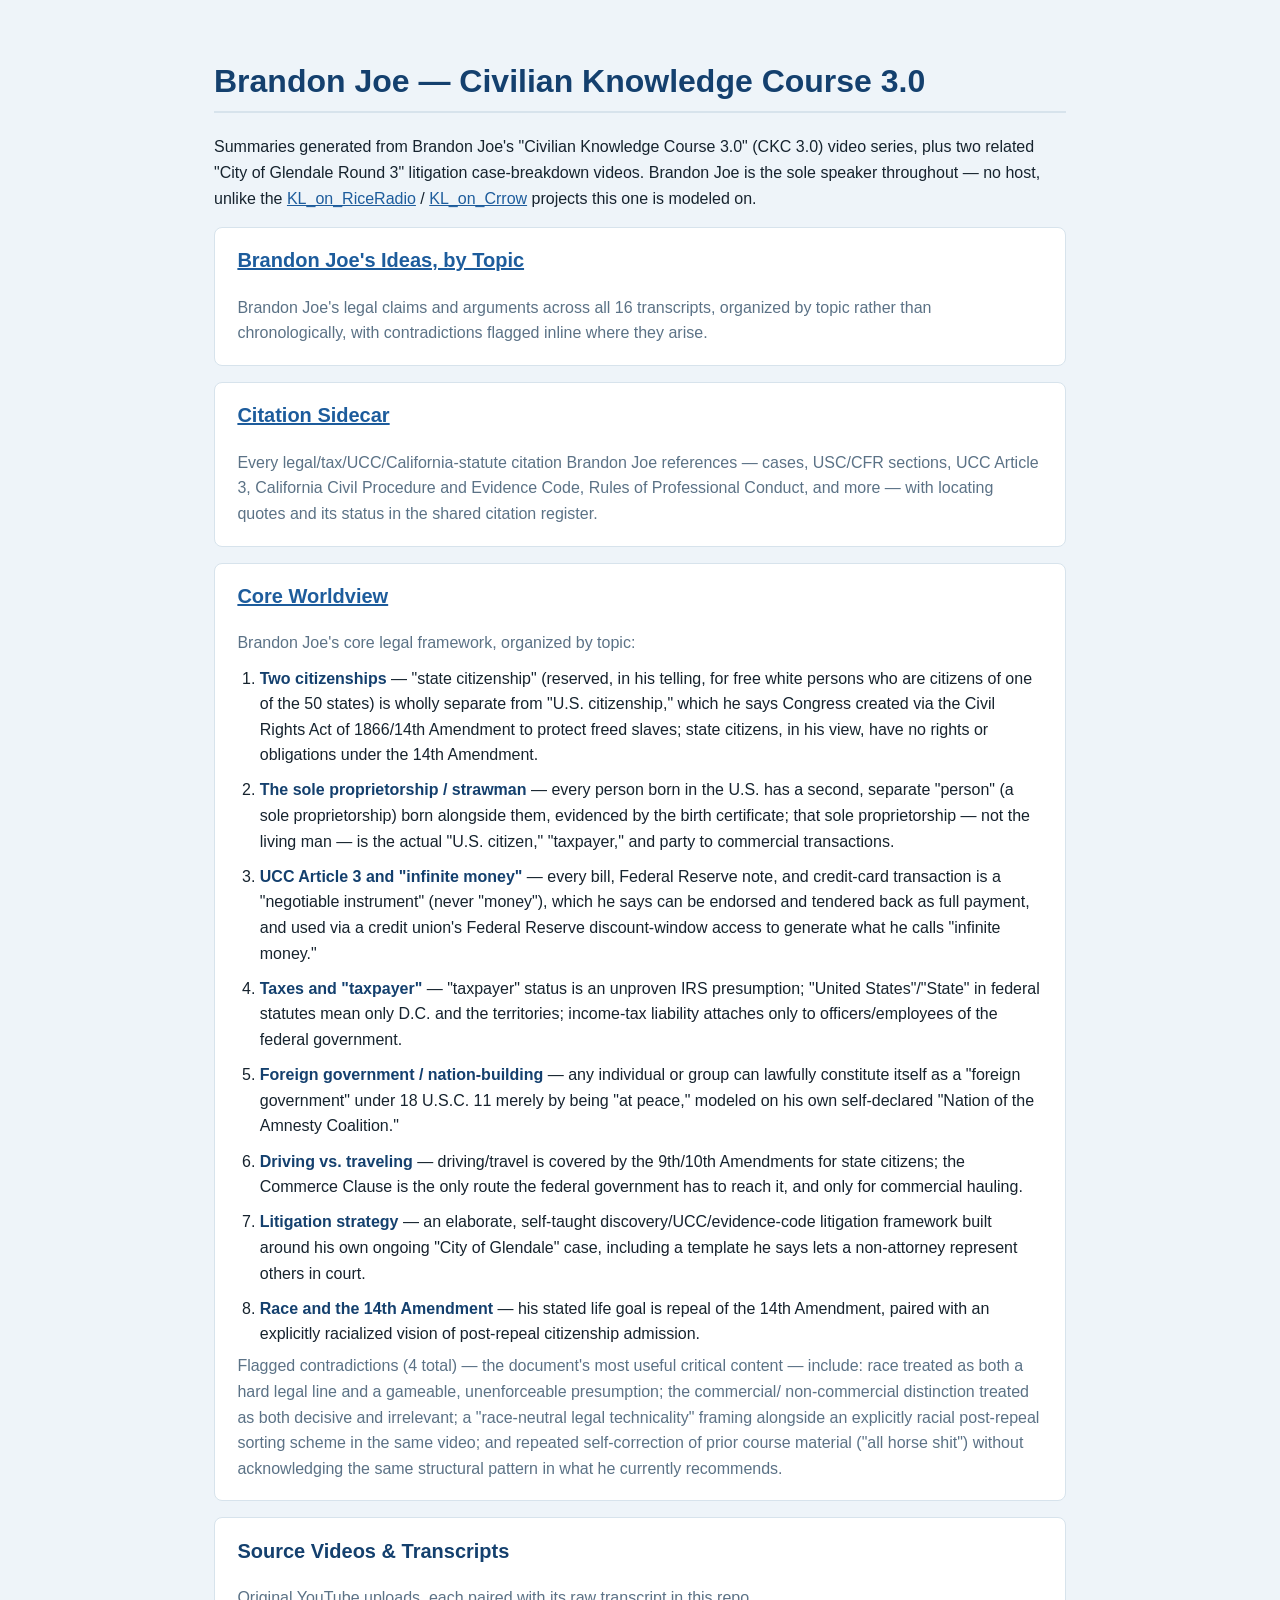
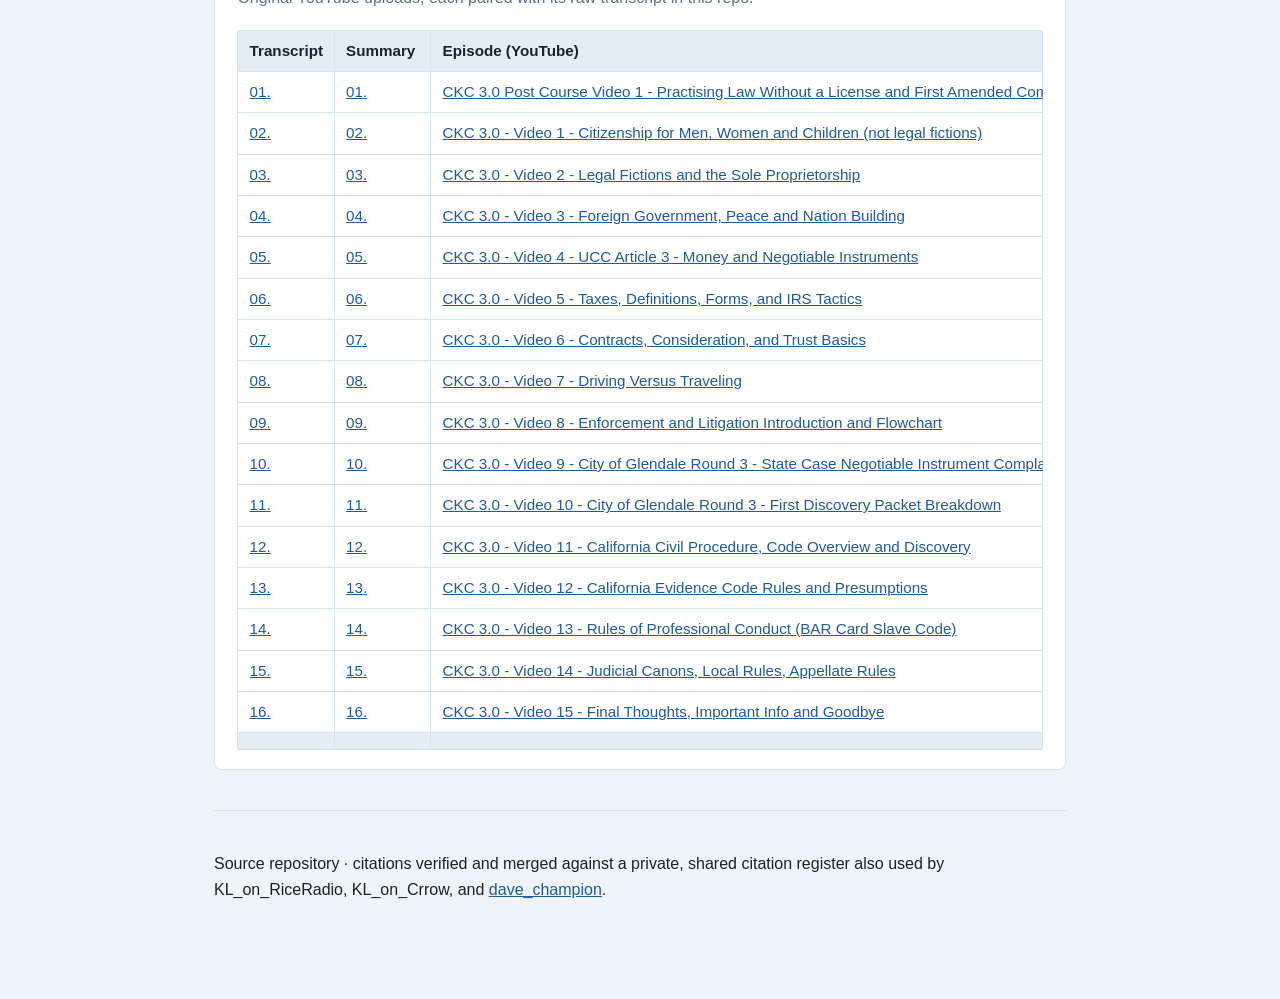
==== index.html @ 5c37bf7f "Initial commit: brandon_joe CKC 3.0 transcripts, summaries, citation work Modeled on KL_on_RiceRadio" ====
<!DOCTYPE html>
<html lang="en">
<head>
  <meta charset="UTF-8">
  <meta name="viewport" content="width=device-width, initial-scale=1.0">
  <title>Brandon Joe (CKC 3.0)</title>
  <link rel="stylesheet" href="style.css?v=20261112">
</head>
<body>
  <h1>Brandon Joe — Civilian Knowledge Course 3.0</h1>
  <p>
    Summaries generated from Brandon Joe's "Civilian Knowledge Course 3.0"
    (CKC 3.0) video series, plus two related "City of Glendale Round 3"
    litigation case-breakdown videos. Brandon Joe is the sole speaker
    throughout — no host, unlike the
    <a href="https://github.com/DogThatHunts/KL_on_RiceRadio">KL_on_RiceRadio</a>
    / <a href="https://github.com/DogThatHunts/KL_on_Crrow">KL_on_Crrow</a>
    projects this one is modeled on.
  </p>

  <ul class="card-list">
    <li class="card">
      <h2><a href="summaries_html/brandonjoe-ideas.html">Brandon Joe's Ideas, by Topic</a></h2>
      <p>
        Brandon Joe's legal claims and arguments across all 16 transcripts,
        organized by topic rather than chronologically, with contradictions
        flagged inline where they arise.
      </p>
    </li>
    <li class="card">
      <h2><a href="summaries_html/citations-sidecar.html">Citation Sidecar</a></h2>
      <p>
        Every legal/tax/UCC/California-statute citation Brandon Joe
        references — cases, USC/CFR sections, UCC Article 3, California Civil
        Procedure and Evidence Code, Rules of Professional Conduct, and more —
        with locating quotes and its status in the shared citation register.
      </p>
    </li>
    <li class="card">
      <h2><a href="summaries_html/brandonjoe-ideas.html">Core Worldview</a></h2>
      <p>Brandon Joe's core legal framework, organized by topic:</p>
      <ol>
        <li><strong>Two citizenships</strong> — "state citizenship" (reserved,
          in his telling, for free white persons who are citizens of one of
          the 50 states) is wholly separate from "U.S. citizenship," which he
          says Congress created via the Civil Rights Act of 1866/14th
          Amendment to protect freed slaves; state citizens, in his view, have
          no rights or obligations under the 14th Amendment.</li>
        <li><strong>The sole proprietorship / strawman</strong> — every person
          born in the U.S. has a second, separate "person" (a sole
          proprietorship) born alongside them, evidenced by the birth
          certificate; that sole proprietorship — not the living man — is the
          actual "U.S. citizen," "taxpayer," and party to commercial
          transactions.</li>
        <li><strong>UCC Article 3 and "infinite money"</strong> — every bill,
          Federal Reserve note, and credit-card transaction is a "negotiable
          instrument" (never "money"), which he says can be endorsed and
          tendered back as full payment, and used via a credit union's
          Federal Reserve discount-window access to generate what he calls
          "infinite money."</li>
        <li><strong>Taxes and "taxpayer"</strong> — "taxpayer" status is an
          unproven IRS presumption; "United States"/"State" in federal
          statutes mean only D.C. and the territories; income-tax liability
          attaches only to officers/employees of the federal government.</li>
        <li><strong>Foreign government / nation-building</strong> — any
          individual or group can lawfully constitute itself as a "foreign
          government" under 18 U.S.C. 11 merely by being "at peace," modeled
          on his own self-declared "Nation of the Amnesty Coalition."</li>
        <li><strong>Driving vs. traveling</strong> — driving/travel is covered
          by the 9th/10th Amendments for state citizens; the Commerce Clause
          is the only route the federal government has to reach it, and only
          for commercial hauling.</li>
        <li><strong>Litigation strategy</strong> — an elaborate, self-taught
          discovery/UCC/evidence-code litigation framework built around his
          own ongoing "City of Glendale" case, including a template he says
          lets a non-attorney represent others in court.</li>
        <li><strong>Race and the 14th Amendment</strong> — his stated life
          goal is repeal of the 14th Amendment, paired with an explicitly
          racialized vision of post-repeal citizenship admission.</li>
      </ol>
      <p>
        Flagged contradictions (4 total) — the document's most useful
        critical content — include: race treated as both a hard legal line
        and a gameable, unenforceable presumption; the commercial/
        non-commercial distinction treated as both decisive and irrelevant;
        a "race-neutral legal technicality" framing alongside an explicitly
        racial post-repeal sorting scheme in the same video; and repeated
        self-correction of prior course material ("all horse shit") without
        acknowledging the same structural pattern in what he currently
        recommends.
      </p>
    </li>
  </ul>

  <div class="card">
    <h2>Source Videos &amp; Transcripts</h2>
    <p>
      Original YouTube uploads, each paired with its raw transcript in this
      repo.
    </p>
    <div class="av-table-wrap">
    <table>
<thead>
<tr><th>Transcript</th><th>Summary</th><th>Episode (YouTube)</th></tr>
</thead>
<tbody>
<tr>
<td><a href="https://raw.githubusercontent.com/DogThatHunts/brandon_joe/main/transcripts/TXT/01_20260806_CKC%203.0%20Post%20Course%20Video%201%20-%20Practising%20Law%20Without%20a%20License%20and%20First%20Amended_0bec3cba.txt">01.</a></td>
<td><a href="https://DogThatHunts.github.io/transcript-summaries/posts/ckc-3-0-post-course-video-1-practising-law-without-a-license-and-first-amended-c-1273.html">01.</a></td>
<td><a href="https://youtu.be/bqcqF-PNjh8">CKC 3.0 Post Course Video 1 - Practising Law Without a License and First Amended Complaint</a></td>
</tr>
<tr>
<td><a href="https://raw.githubusercontent.com/DogThatHunts/brandon_joe/main/transcripts/TXT/02_20260806_CKC%203.0%20-%20Video%201%20-%20Citizenship%20for%20Men_%20Women%20and%20Children%20_not%20legal%20fictions__84335cec.txt">02.</a></td>
<td><a href="https://DogThatHunts.github.io/transcript-summaries/posts/ckc-3-0-video-1-citizenship-for-men-women-and-children-not-legal-fictions-1275.html">02.</a></td>
<td><a href="https://youtu.be/mwzktxeeAX0">CKC 3.0 - Video 1 - Citizenship for Men, Women and Children (not legal fictions)</a></td>
</tr>
<tr>
<td><a href="https://raw.githubusercontent.com/DogThatHunts/brandon_joe/main/transcripts/TXT/03_20260806_CKC%203.0%20-%20Video%202%20-%20Legal%20Fictions%20and%20the%20Sole%20Proprietorship_f75ddbab.txt">03.</a></td>
<td><a href="https://DogThatHunts.github.io/transcript-summaries/posts/ckc-3-0-video-2-legal-fictions-and-the-sole-proprietorship-1276.html">03.</a></td>
<td><a href="https://youtu.be/T5vLtGJEKXQ">CKC 3.0 - Video 2 - Legal Fictions and the Sole Proprietorship</a></td>
</tr>
<tr>
<td><a href="https://raw.githubusercontent.com/DogThatHunts/brandon_joe/main/transcripts/TXT/04_20260806_CKC%203.0%20-%20Video%203%20-%20Foreign%20Government_%20Peace%20and%20Nation%20Building_267c419d.txt">04.</a></td>
<td><a href="https://DogThatHunts.github.io/transcript-summaries/posts/ckc-3-0-video-3-foreign-government-peace-and-nation-building-1277.html">04.</a></td>
<td><a href="https://youtu.be/aU9GDPiP70I">CKC 3.0 - Video 3 - Foreign Government, Peace and Nation Building</a></td>
</tr>
<tr>
<td><a href="https://raw.githubusercontent.com/DogThatHunts/brandon_joe/main/transcripts/TXT/05_20260806_CKC%203.0%20-%20Video%204%20-%20UCC%20Article%203%20-%20Money%20and%20Negotiable%20Instruments_5e25ad83.txt">05.</a></td>
<td><a href="https://DogThatHunts.github.io/transcript-summaries/posts/ckc-3-0-video-4-ucc-article-3-money-and-negotiable-instruments-1277.html">05.</a></td>
<td><a href="https://youtu.be/khTyL8sZ2bk">CKC 3.0 - Video 4 - UCC Article 3 - Money and Negotiable Instruments</a></td>
</tr>
<tr>
<td><a href="https://raw.githubusercontent.com/DogThatHunts/brandon_joe/main/transcripts/TXT/06_20260806_CKC%203.0%20-%20Video%205%20-%20Taxes_%20Definitions_%20Forms_%20and%20IRS%20Tactics_289300b9.txt">06.</a></td>
<td><a href="https://DogThatHunts.github.io/transcript-summaries/posts/ckc-3-0-video-5-taxes-definitions-forms-and-irs-tactics-1279.html">06.</a></td>
<td><a href="https://youtu.be/CXeB7yP_uJM">CKC 3.0 - Video 5 - Taxes, Definitions, Forms, and IRS Tactics</a></td>
</tr>
<tr>
<td><a href="https://raw.githubusercontent.com/DogThatHunts/brandon_joe/main/transcripts/TXT/07_20260806_CKC%203.0%20-%20Video%206%20-%20Contracts_%20Consideration_%20and%20Trust%20Basics_0f44cef8.txt">07.</a></td>
<td><a href="https://DogThatHunts.github.io/transcript-summaries/posts/ckc-3-0-video-6-contracts-consideration-and-trust-basics-1280.html">07.</a></td>
<td><a href="https://youtu.be/qvnU8tQnrD0">CKC 3.0 - Video 6 - Contracts, Consideration, and Trust Basics</a></td>
</tr>
<tr>
<td><a href="https://raw.githubusercontent.com/DogThatHunts/brandon_joe/main/transcripts/TXT/08_20260806_CKC%203.0%20-%20Video%207%20-%20Driving%20Versus%20Traveling_72664d37.txt">08.</a></td>
<td><a href="https://DogThatHunts.github.io/transcript-summaries/posts/ckc-3-0-video-7-driving-versus-traveling-1281.html">08.</a></td>
<td><a href="https://youtu.be/kZ7g1MXMNN0">CKC 3.0 - Video 7 - Driving Versus Traveling</a></td>
</tr>
<tr>
<td><a href="https://raw.githubusercontent.com/DogThatHunts/brandon_joe/main/transcripts/TXT/09_20260806_CKC%203.0%20-%20Video%208%20-%20Enforcement%20and%20Litigation%20Introduction%20and%20Flowchart_81771878.txt">09.</a></td>
<td><a href="https://DogThatHunts.github.io/transcript-summaries/posts/ckc-3-0-video-8-enforcement-and-litigation-introduction-and-flowchart-1282.html">09.</a></td>
<td><a href="https://youtu.be/71GfqZL0v6I">CKC 3.0 - Video 8 - Enforcement and Litigation Introduction and Flowchart</a></td>
</tr>
<tr>
<td><a href="https://raw.githubusercontent.com/DogThatHunts/brandon_joe/main/transcripts/TXT/10_20260806_City%20of%20Glendale%20Round%203%20-%20State%20Case%20Negotiable%20Instrument%20Complaint%20Breakdown%20_Vid%209%20of%20CKC%203.0__8b74a13b.txt">10.</a></td>
<td><a href="https://DogThatHunts.github.io/transcript-summaries/posts/city-of-glendale-round-3-state-case-negotiable-instrument-complaint-breakdown-vi-1283.html">10.</a></td>
<td><a href="https://youtu.be/_yXhJePT4bk">CKC 3.0 - Video 9 - City of Glendale Round 3 - State Case Negotiable Instrument Complaint Breakdown</a></td>
</tr>
<tr>
<td><a href="https://raw.githubusercontent.com/DogThatHunts/brandon_joe/main/transcripts/TXT/11_20260806_City%20of%20Glendale%20Round%203%20-%20First%20Discovery%20Packet%20Breakdown%20_Vid%2010%20of%20CKC%203.0__7b052aac.txt">11.</a></td>
<td><a href="https://DogThatHunts.github.io/transcript-summaries/posts/city-of-glendale-round-3-first-discovery-packet-breakdown-vid-10-of-ckc-3-0-1284.html">11.</a></td>
<td><a href="https://youtu.be/znJJCIaqpfQ">CKC 3.0 - Video 10 - City of Glendale Round 3 - First Discovery Packet Breakdown</a></td>
</tr>
<tr>
<td><a href="https://raw.githubusercontent.com/DogThatHunts/brandon_joe/main/transcripts/TXT/12_20260806_CKC%203.0%20-%20Video%2011%20-%20California%20Civil%20Procedure_%20Code%20Overview%20and%20Discovery_c03e4b61.txt">12.</a></td>
<td><a href="https://DogThatHunts.github.io/transcript-summaries/posts/ckc-3-0-video-11-california-civil-procedure-code-overview-and-discovery-1285.html">12.</a></td>
<td><a href="https://youtu.be/n1b2hbjdLO4">CKC 3.0 - Video 11 - California Civil Procedure, Code Overview and Discovery</a></td>
</tr>
<tr>
<td><a href="https://raw.githubusercontent.com/DogThatHunts/brandon_joe/main/transcripts/TXT/13_20260806_CKC%203.0%20-%20Video%2012%20-%20California%20Evidence%20Code%20Rules%20and%20Presumptions_41cbe397.txt">13.</a></td>
<td><a href="https://DogThatHunts.github.io/transcript-summaries/posts/ckc-3-0-video-12-california-evidence-code-rules-and-presumptions-1286.html">13.</a></td>
<td><a href="https://youtu.be/9Rk9_9BqJpE">CKC 3.0 - Video 12 - California Evidence Code Rules and Presumptions</a></td>
</tr>
<tr>
<td><a href="https://raw.githubusercontent.com/DogThatHunts/brandon_joe/main/transcripts/TXT/14_20260806_CKC%203.0%20-%20Video%2013%20-%20Rules%20of%20Professional%20Conduct%20_BAR%20Card%20Slave%20Code__3a61ab9c.txt">14.</a></td>
<td><a href="https://DogThatHunts.github.io/transcript-summaries/posts/ckc-3-0-video-13-rules-of-professional-conduct-bar-card-slave-code-1287.html">14.</a></td>
<td><a href="https://youtu.be/PGVmk3kpqmU">CKC 3.0 - Video 13 - Rules of Professional Conduct (BAR Card Slave Code)</a></td>
</tr>
<tr>
<td><a href="https://raw.githubusercontent.com/DogThatHunts/brandon_joe/main/transcripts/TXT/15_20260806_CKC%203.0%20-%20Video%2014%20-%20Judicial%20Canons_%20Local%20Rules_%20Appellate%20Rules_53a4934c.txt">15.</a></td>
<td><a href="https://DogThatHunts.github.io/transcript-summaries/posts/ckc-3-0-video-14-judicial-canons-local-rules-appellate-rules-1288.html">15.</a></td>
<td><a href="https://youtu.be/tyBwFVEs2q0">CKC 3.0 - Video 14 - Judicial Canons, Local Rules, Appellate Rules</a></td>
</tr>
<tr>
<td><a href="https://raw.githubusercontent.com/DogThatHunts/brandon_joe/main/transcripts/TXT/16_20260807_CKC%203.0%20-%20Video%2015%20-%20Final%20Thoughts_%20Important%20Info%20and%20Goodbye_991a78e2.txt">16.</a></td>
<td><a href="https://DogThatHunts.github.io/transcript-summaries/posts/ckc-3-0-video-15-final-thoughts-important-info-and-goodbye-1289.html">16.</a></td>
<td><a href="https://youtu.be/UldA5dHDV3E">CKC 3.0 - Video 15 - Final Thoughts, Important Info and Goodbye</a></td>
</tr>
<tr>
<td></td>
<td></td>
<td></td>
</tr>
</tbody>
</table>
    </div>
  </div>

  <hr>

  <p>
    Source repository · citations verified and merged against a private, shared citation
    register also used by
    KL_on_RiceRadio, KL_on_Crrow, and
    <a href="https://dogthathunts.github.io/dave_champion/">dave_champion</a>.
  </p>
</body>
</html>
---- style.css ----
/* brandon_joe — shared site stylesheet (cool blue, matches kl/KL_on_Crrow) */

:root {
    --bg: #eef4f9;
    --bg-warm: #e3edf5;
    --text: #16232e;
    --text-light: #5b7286;
    --accent: #1d5c9c;
    --accent-dark: #14406e;
    --border: #d7e3ec;
    --code-bg: #e3edf5;
    --quote-border: #6ea3cc;
}

* { box-sizing: border-box; }

body {
    font-family: -apple-system, BlinkMacSystemFont, "Segoe UI", Helvetica, Arial, sans-serif;
    background: var(--bg);
    color: var(--text);
    line-height: 1.6;
    max-width: 900px;
    margin: 0 auto;
    padding: 2.5rem 1.5rem 5rem;
}

h1, h2, h3, h4 {
    color: var(--accent-dark);
    line-height: 1.3;
}

h1 { font-size: 2rem; border-bottom: 2px solid var(--border); padding-bottom: 0.5rem; }
h2 { font-size: 1.5rem; margin-top: 2.5rem; border-bottom: 1px solid var(--border); padding-bottom: 0.3rem; }
h3 { font-size: 1.2rem; margin-top: 1.8rem; }

a { color: var(--accent); }
a:hover { color: var(--accent-dark); }

blockquote {
    border-left: 3px solid var(--quote-border);
    margin: 1rem 0;
    padding: 0.4rem 1rem;
    background: var(--bg-warm);
    color: var(--text-light);
}

code {
    background: var(--code-bg);
    padding: 0.15em 0.4em;
    border-radius: 3px;
    font-size: 0.9em;
}

table {
    border-collapse: collapse;
    width: 100%;
    margin: 1.2rem 0;
    font-size: 0.95rem;
}

th, td {
    border: 1px solid var(--border);
    padding: 0.5rem 0.7rem;
    text-align: left;
    vertical-align: top;
}

th { background: var(--bg-warm); }

hr {
    border: none;
    border-top: 1px solid var(--border);
    margin: 2.5rem 0;
}

.site-nav {
    margin-bottom: 2rem;
    font-size: 0.95rem;
}

.site-nav a { margin-right: 1rem; }

.card-list {
    list-style: none;
    padding: 0;
    display: grid;
    gap: 1rem;
}

.card {
    border: 1px solid var(--border);
    border-radius: 8px;
    padding: 1.2rem 1.4rem;
    background: white;
}

.card h2 { margin-top: 0; border: none; font-size: 1.25rem; }

.card p { color: var(--text-light); margin: 0.4rem 0 0; }

.card ol {
    margin: 0.6rem 0 0;
    padding-left: 1.4rem;
    color: var(--text);
}

.card ol li { margin-bottom: 0.6rem; }

.card ol li:last-child { margin-bottom: 0; }

.card ol strong { color: var(--accent-dark); }

.av-table-wrap {
    overflow-x: auto;
}

.av-table-wrap table {
    margin: 1.2rem 0 0;
    table-layout: fixed;
}

.av-table-wrap th:nth-child(1),
.av-table-wrap td:nth-child(1),
.av-table-wrap th:nth-child(2),
.av-table-wrap td:nth-child(2) {
    width: 12%;
}

.av-table-wrap th:last-child,
.av-table-wrap td:last-child {
    white-space: nowrap;
    width: 76%;
}

.av-table-wrap tbody tr:last-child td {
    background: var(--bg-warm);
}

#TOC {
    background: var(--bg-warm);
    border: 1px solid var(--border);
    border-radius: 8px;
    padding: 1rem 1.5rem;
    margin: 1.5rem 0 2rem;
    font-size: 0.95rem;
}

#TOC ul { padding-left: 1.2rem; }
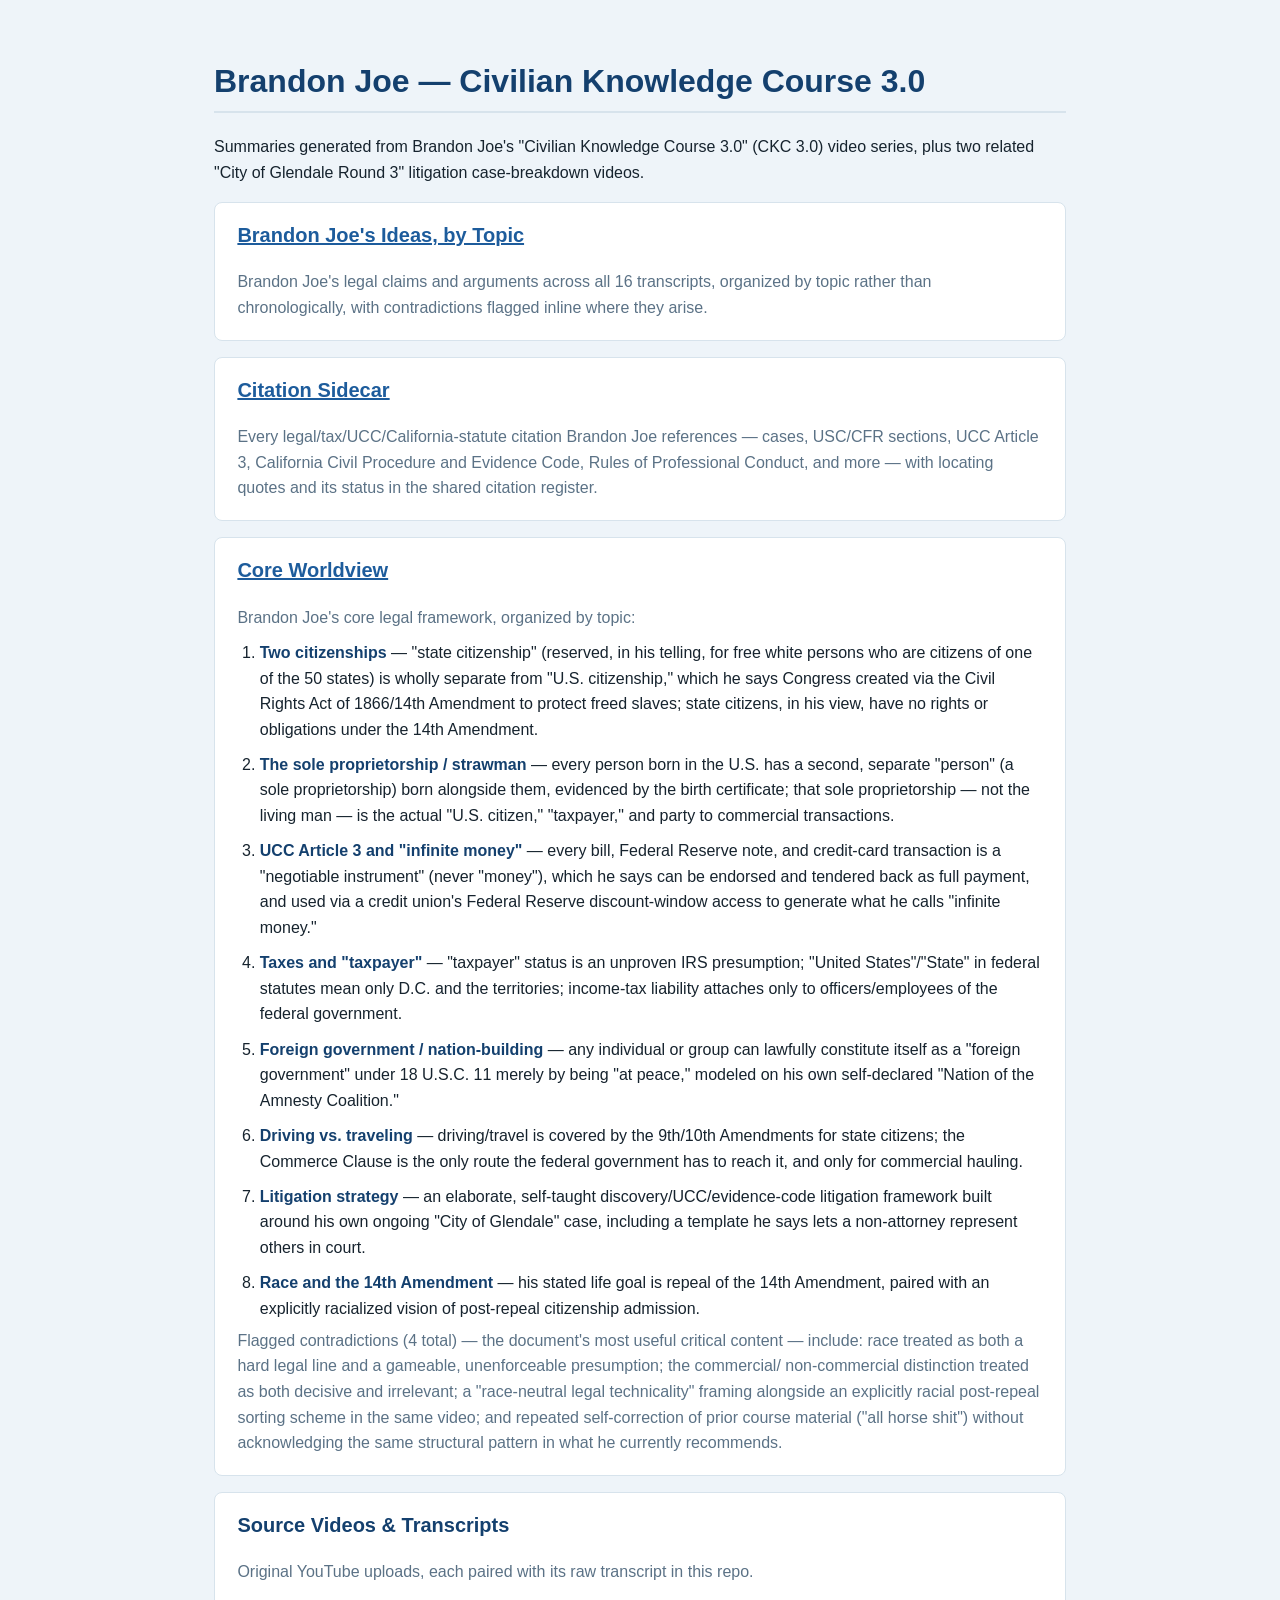
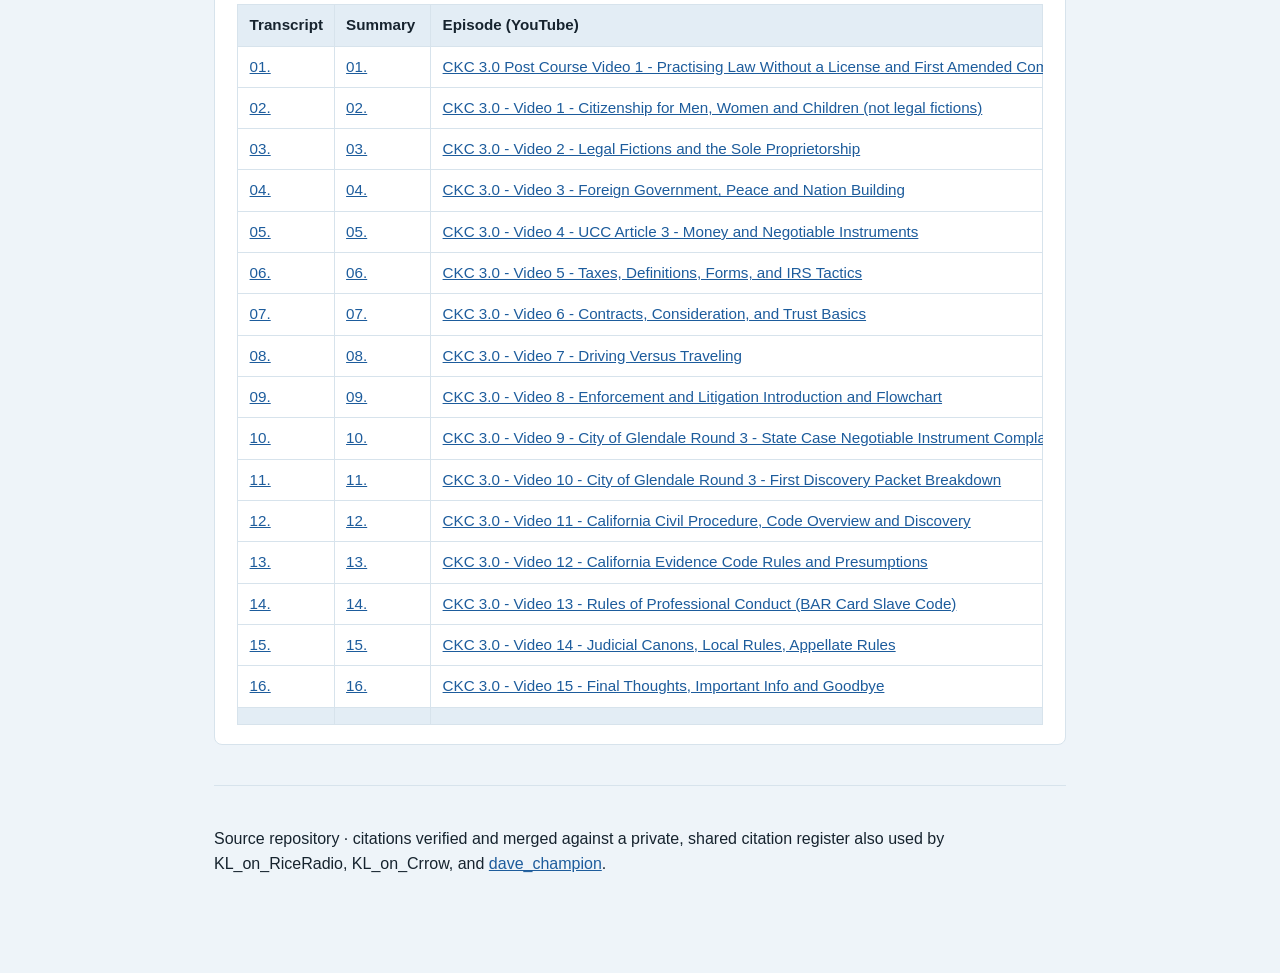
==== commit 352562b9: "Trim intro paragraph on index.html Co-Authored-By: Claude Sonnet 5 <noreply@anthropic.com>" ====
--- a/index.html
+++ b/index.html
@@ -11,11 +11,7 @@
   <p>
     Summaries generated from Brandon Joe's "Civilian Knowledge Course 3.0"
     (CKC 3.0) video series, plus two related "City of Glendale Round 3"
-    litigation case-breakdown videos. Brandon Joe is the sole speaker
-    throughout — no host, unlike the
-    <a href="https://github.com/DogThatHunts/KL_on_RiceRadio">KL_on_RiceRadio</a>
-    / <a href="https://github.com/DogThatHunts/KL_on_Crrow">KL_on_Crrow</a>
-    projects this one is modeled on.
+    litigation case-breakdown videos.
   </p>
 
   <ul class="card-list">
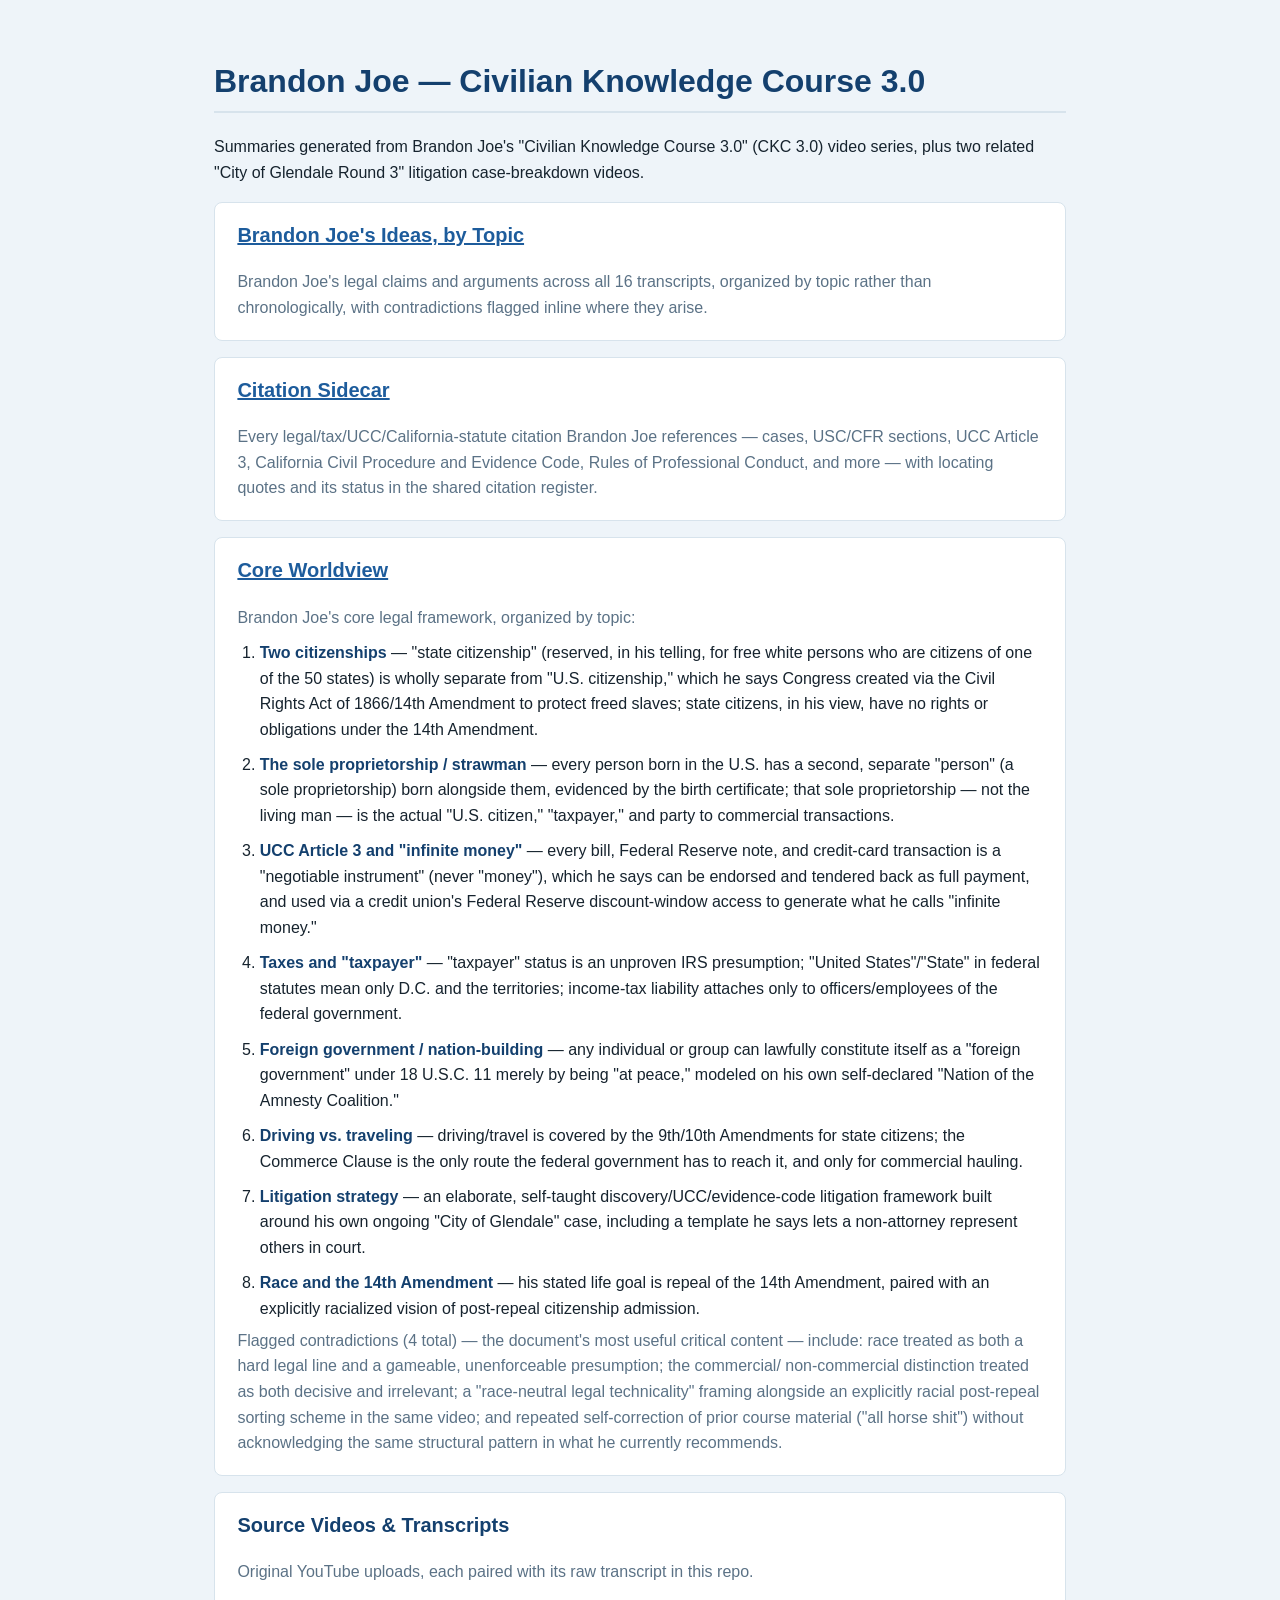
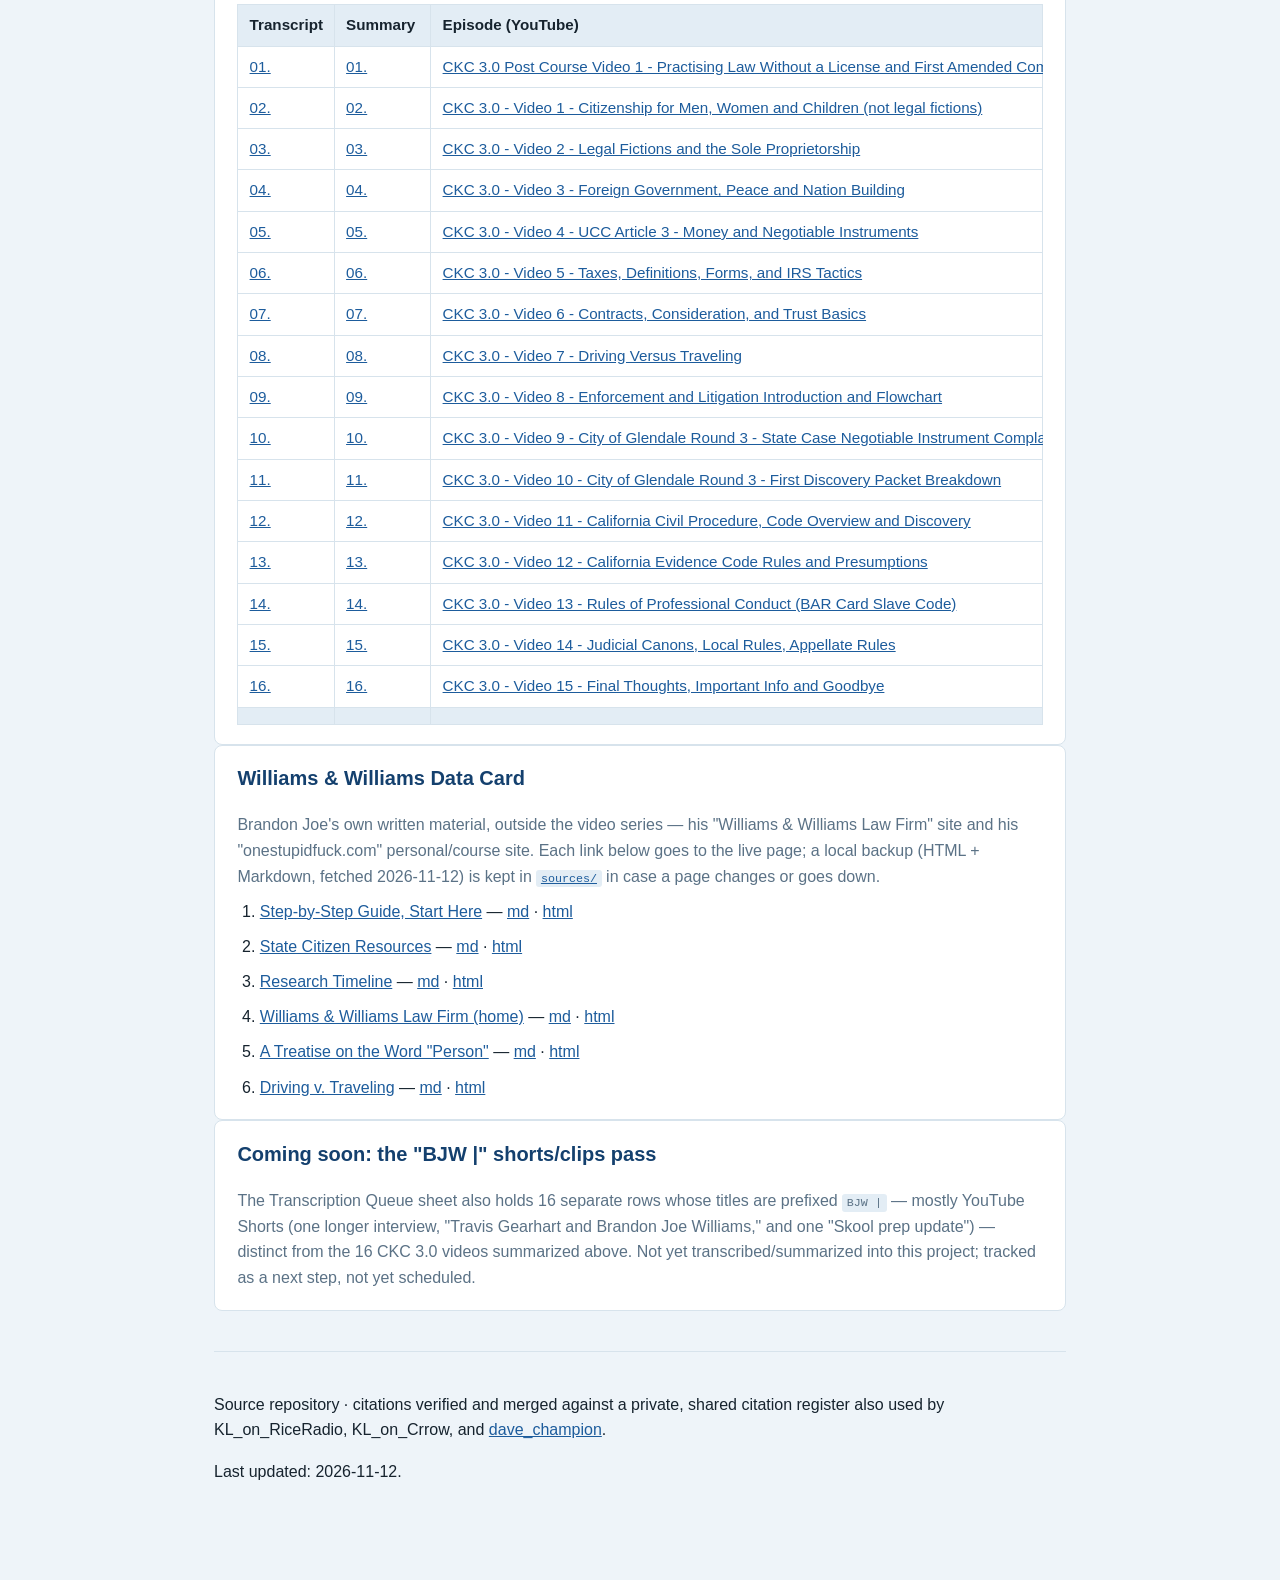
==== commit 22d9645b: "Add Williams & Williams Data Card, BJW-shorts placeholder, footer date - New sources/ dir: local HTM" ====
--- a/index.html
+++ b/index.html
@@ -190,6 +190,62 @@
     </div>
   </div>
 
+  <div class="card">
+    <h2>Williams &amp; Williams Data Card</h2>
+    <p>
+      Brandon Joe's own written material, outside the video series — his
+      "Williams &amp; Williams Law Firm" site and his "onestupidfuck.com"
+      personal/course site. Each link below goes to the live page; a local
+      backup (HTML + Markdown, fetched 2026-11-12) is kept in
+      <a href="https://github.com/DogThatHunts/brandon_joe/tree/main/sources"><code>sources/</code></a>
+      in case a page changes or goes down.
+    </p>
+    <ol>
+      <li>
+        <a href="https://onestupidfuck.com/step-by-step-guide-start-here">Step-by-Step Guide, Start Here</a>
+        — <a href="sources/osf-step-by-step-guide.md">md</a> ·
+        <a href="sources/osf-step-by-step-guide.html">html</a>
+      </li>
+      <li>
+        <a href="https://onestupidfuck.com/state-citizen-resources">State Citizen Resources</a>
+        — <a href="sources/osf-state-citizen-resources.md">md</a> ·
+        <a href="sources/osf-state-citizen-resources.html">html</a>
+      </li>
+      <li>
+        <a href="https://onestupidfuck.com/research-timeline">Research Timeline</a>
+        — <a href="sources/osf-research-timeline.md">md</a> ·
+        <a href="sources/osf-research-timeline.html">html</a>
+      </li>
+      <li>
+        <a href="https://www.williamsandwilliamslawfirm.com">Williams &amp; Williams Law Firm (home)</a>
+        — <a href="sources/ww-lawfirm-home.md">md</a> ·
+        <a href="sources/ww-lawfirm-home.html">html</a>
+      </li>
+      <li>
+        <a href="https://www.williamsandwilliamslawfirm.com/a-treatise-on-the-word-person">A Treatise on the Word "Person"</a>
+        — <a href="sources/ww-treatise-on-the-word-person.md">md</a> ·
+        <a href="sources/ww-treatise-on-the-word-person.html">html</a>
+      </li>
+      <li>
+        <a href="https://www.williamsandwilliamslawfirm.com/driving-v-traveling">Driving v. Traveling</a>
+        — <a href="sources/ww-driving-v-traveling.md">md</a> ·
+        <a href="sources/ww-driving-v-traveling.html">html</a>
+      </li>
+    </ol>
+  </div>
+
+  <div class="card">
+    <h2>Coming soon: the "BJW |" shorts/clips pass</h2>
+    <p>
+      The Transcription Queue sheet also holds 16 separate rows whose titles
+      are prefixed <code>BJW |</code> — mostly YouTube Shorts (one longer
+      interview, "Travis Gearhart and Brandon Joe Williams," and one "Skool
+      prep update") — distinct from the 16 CKC 3.0 videos summarized above.
+      Not yet transcribed/summarized into this project; tracked as a next
+      step, not yet scheduled.
+    </p>
+  </div>
+
   <hr>
 
   <p>
@@ -198,5 +254,6 @@
     KL_on_RiceRadio, KL_on_Crrow, and
     <a href="https://dogthathunts.github.io/dave_champion/">dave_champion</a>.
   </p>
+  <p>Last updated: 2026-11-12.</p>
 </body>
 </html>
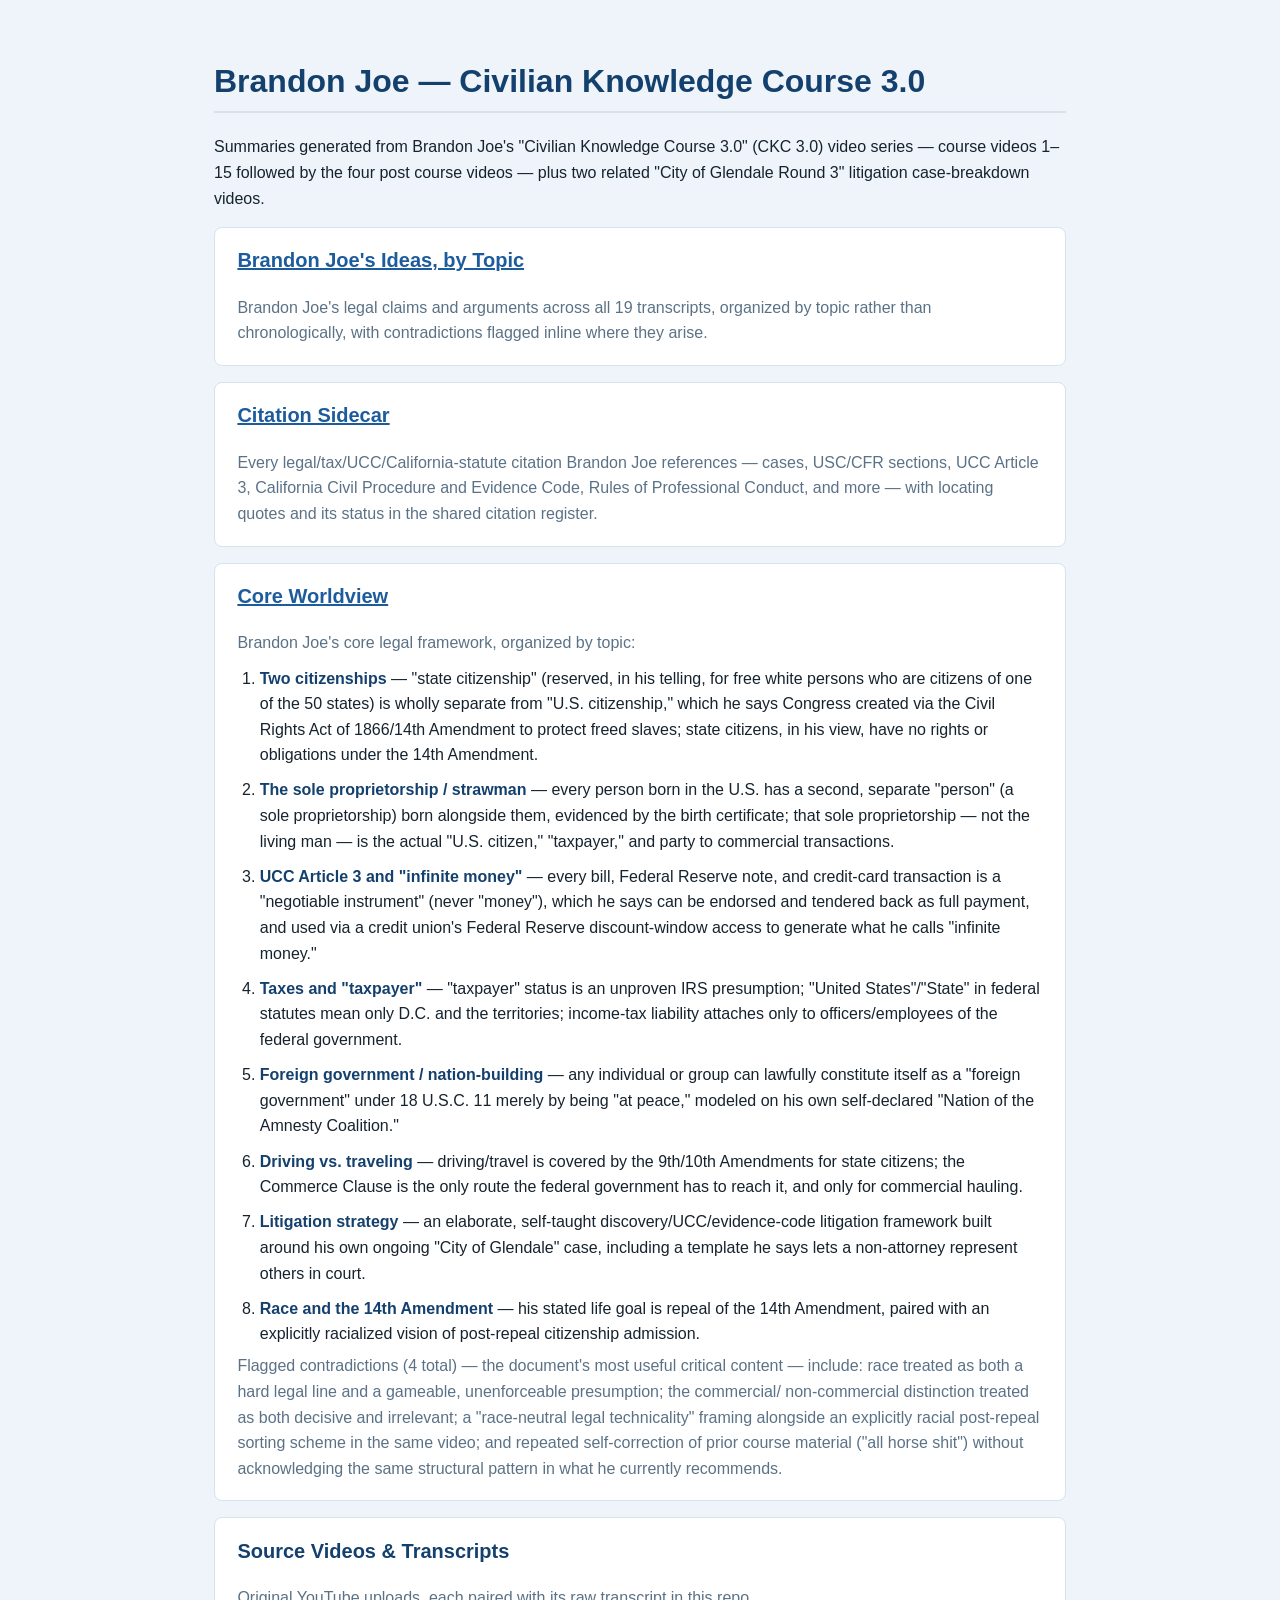
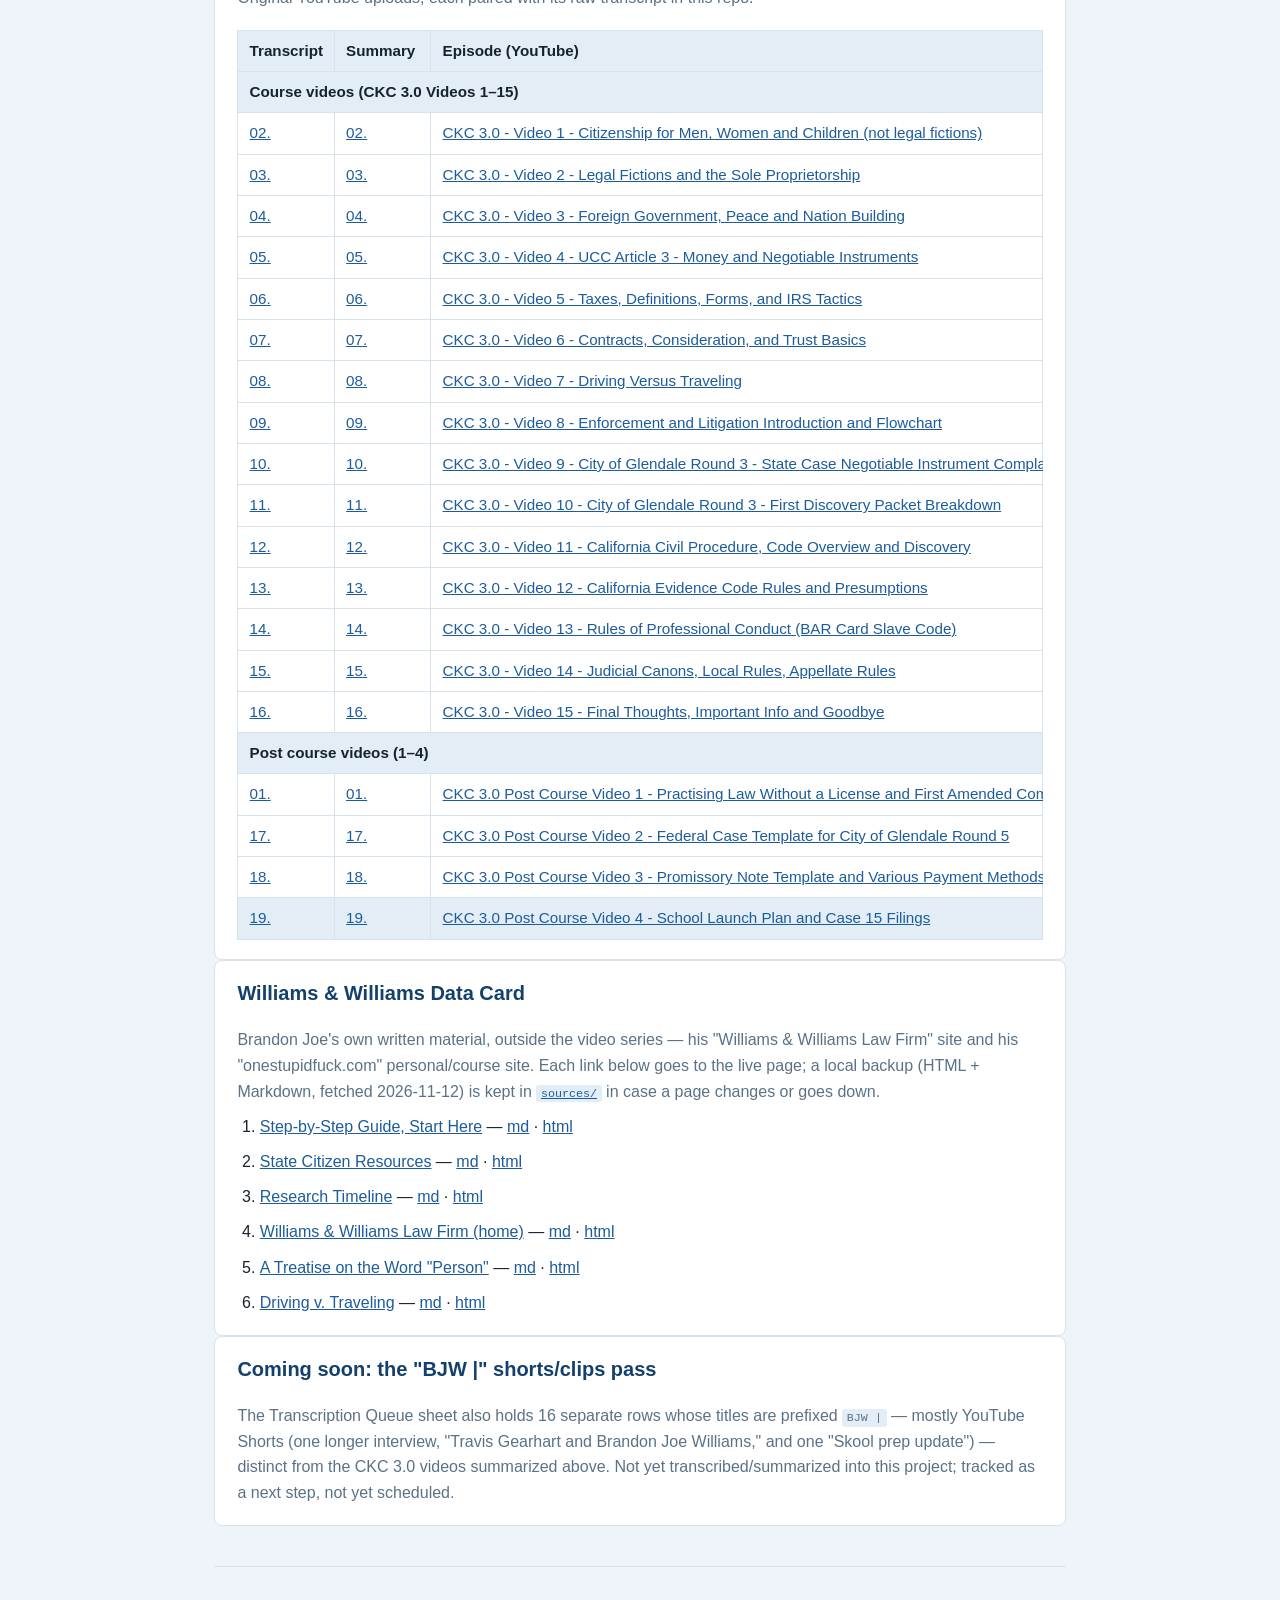
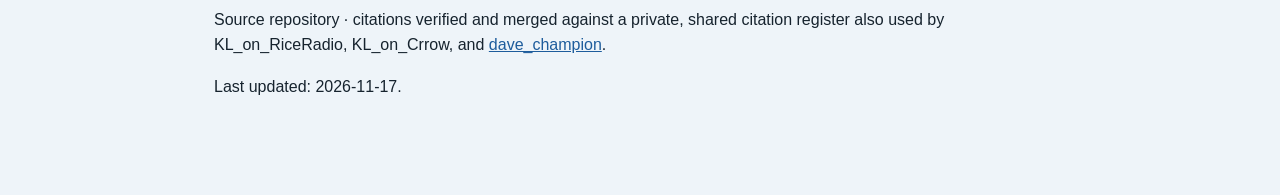
==== commit d7910b52: "Add CKC 3.0 Post Course Videos 1-4 to index; extend ideas summary and citations sidecar to 19 transc" ====
--- a/index.html
+++ b/index.html
@@ -4,13 +4,14 @@
   <meta charset="UTF-8">
   <meta name="viewport" content="width=device-width, initial-scale=1.0">
   <title>Brandon Joe (CKC 3.0)</title>
-  <link rel="stylesheet" href="style.css?v=20261112">
+  <link rel="stylesheet" href="style.css?v=20261117">
 </head>
 <body>
   <h1>Brandon Joe — Civilian Knowledge Course 3.0</h1>
   <p>
     Summaries generated from Brandon Joe's "Civilian Knowledge Course 3.0"
-    (CKC 3.0) video series, plus two related "City of Glendale Round 3"
+    (CKC 3.0) video series — course videos 1–15 followed by the four post
+    course videos — plus two related "City of Glendale Round 3"
     litigation case-breakdown videos.
   </p>
 
@@ -18,7 +19,7 @@
     <li class="card">
       <h2><a href="summaries_html/brandonjoe-ideas.html">Brandon Joe's Ideas, by Topic</a></h2>
       <p>
-        Brandon Joe's legal claims and arguments across all 16 transcripts,
+        Brandon Joe's legal claims and arguments across all 19 transcripts,
         organized by topic rather than chronologically, with contradictions
         flagged inline where they arise.
       </p>
@@ -100,90 +101,102 @@
 <tr><th>Transcript</th><th>Summary</th><th>Episode (YouTube)</th></tr>
 </thead>
 <tbody>
+<tr><th colspan="3">Course videos (CKC 3.0 Videos 1–15)</th></tr>
+<tr>
+<td><a href="https://raw.githubusercontent.com/DogThatHunts/brandon_joe/main/transcripts/TXT/02_20260806_CKC%203.0%20-%20Video%201%20-%20Citizenship%20for%20Men_%20Women%20and%20Children%20_not%20legal%20fictions__84335cec.txt">02.</a></td>
+<td><a href="https://DogThatHunts.github.io/transcript-summaries/posts/ckc-3-0-video-1-citizenship-for-men-women-and-children-not-legal-fictions-1275.html">02.</a></td>
+<td><a href="https://youtu.be/mwzktxeeAX0">CKC 3.0 - Video 1 - Citizenship for Men, Women and Children (not legal fictions)</a></td>
+</tr>
+<tr>
+<td><a href="https://raw.githubusercontent.com/DogThatHunts/brandon_joe/main/transcripts/TXT/03_20260806_CKC%203.0%20-%20Video%202%20-%20Legal%20Fictions%20and%20the%20Sole%20Proprietorship_f75ddbab.txt">03.</a></td>
+<td><a href="https://DogThatHunts.github.io/transcript-summaries/posts/ckc-3-0-video-2-legal-fictions-and-the-sole-proprietorship-1276.html">03.</a></td>
+<td><a href="https://youtu.be/T5vLtGJEKXQ">CKC 3.0 - Video 2 - Legal Fictions and the Sole Proprietorship</a></td>
+</tr>
+<tr>
+<td><a href="https://raw.githubusercontent.com/DogThatHunts/brandon_joe/main/transcripts/TXT/04_20260806_CKC%203.0%20-%20Video%203%20-%20Foreign%20Government_%20Peace%20and%20Nation%20Building_267c419d.txt">04.</a></td>
+<td><a href="https://DogThatHunts.github.io/transcript-summaries/posts/ckc-3-0-video-3-foreign-government-peace-and-nation-building-1277.html">04.</a></td>
+<td><a href="https://youtu.be/aU9GDPiP70I">CKC 3.0 - Video 3 - Foreign Government, Peace and Nation Building</a></td>
+</tr>
+<tr>
+<td><a href="https://raw.githubusercontent.com/DogThatHunts/brandon_joe/main/transcripts/TXT/05_20260806_CKC%203.0%20-%20Video%204%20-%20UCC%20Article%203%20-%20Money%20and%20Negotiable%20Instruments_5e25ad83.txt">05.</a></td>
+<td><a href="https://DogThatHunts.github.io/transcript-summaries/posts/ckc-3-0-video-4-ucc-article-3-money-and-negotiable-instruments-1277.html">05.</a></td>
+<td><a href="https://youtu.be/khTyL8sZ2bk">CKC 3.0 - Video 4 - UCC Article 3 - Money and Negotiable Instruments</a></td>
+</tr>
+<tr>
+<td><a href="https://raw.githubusercontent.com/DogThatHunts/brandon_joe/main/transcripts/TXT/06_20260806_CKC%203.0%20-%20Video%205%20-%20Taxes_%20Definitions_%20Forms_%20and%20IRS%20Tactics_289300b9.txt">06.</a></td>
+<td><a href="https://DogThatHunts.github.io/transcript-summaries/posts/ckc-3-0-video-5-taxes-definitions-forms-and-irs-tactics-1279.html">06.</a></td>
+<td><a href="https://youtu.be/CXeB7yP_uJM">CKC 3.0 - Video 5 - Taxes, Definitions, Forms, and IRS Tactics</a></td>
+</tr>
+<tr>
+<td><a href="https://raw.githubusercontent.com/DogThatHunts/brandon_joe/main/transcripts/TXT/07_20260806_CKC%203.0%20-%20Video%206%20-%20Contracts_%20Consideration_%20and%20Trust%20Basics_0f44cef8.txt">07.</a></td>
+<td><a href="https://DogThatHunts.github.io/transcript-summaries/posts/ckc-3-0-video-6-contracts-consideration-and-trust-basics-1280.html">07.</a></td>
+<td><a href="https://youtu.be/qvnU8tQnrD0">CKC 3.0 - Video 6 - Contracts, Consideration, and Trust Basics</a></td>
+</tr>
+<tr>
+<td><a href="https://raw.githubusercontent.com/DogThatHunts/brandon_joe/main/transcripts/TXT/08_20260806_CKC%203.0%20-%20Video%207%20-%20Driving%20Versus%20Traveling_72664d37.txt">08.</a></td>
+<td><a href="https://DogThatHunts.github.io/transcript-summaries/posts/ckc-3-0-video-7-driving-versus-traveling-1281.html">08.</a></td>
+<td><a href="https://youtu.be/kZ7g1MXMNN0">CKC 3.0 - Video 7 - Driving Versus Traveling</a></td>
+</tr>
+<tr>
+<td><a href="https://raw.githubusercontent.com/DogThatHunts/brandon_joe/main/transcripts/TXT/09_20260806_CKC%203.0%20-%20Video%208%20-%20Enforcement%20and%20Litigation%20Introduction%20and%20Flowchart_81771878.txt">09.</a></td>
+<td><a href="https://DogThatHunts.github.io/transcript-summaries/posts/ckc-3-0-video-8-enforcement-and-litigation-introduction-and-flowchart-1282.html">09.</a></td>
+<td><a href="https://youtu.be/71GfqZL0v6I">CKC 3.0 - Video 8 - Enforcement and Litigation Introduction and Flowchart</a></td>
+</tr>
+<tr>
+<td><a href="https://raw.githubusercontent.com/DogThatHunts/brandon_joe/main/transcripts/TXT/10_20260806_City%20of%20Glendale%20Round%203%20-%20State%20Case%20Negotiable%20Instrument%20Complaint%20Breakdown%20_Vid%209%20of%20CKC%203.0__8b74a13b.txt">10.</a></td>
+<td><a href="https://DogThatHunts.github.io/transcript-summaries/posts/city-of-glendale-round-3-state-case-negotiable-instrument-complaint-breakdown-vi-1283.html">10.</a></td>
+<td><a href="https://youtu.be/_yXhJePT4bk">CKC 3.0 - Video 9 - City of Glendale Round 3 - State Case Negotiable Instrument Complaint Breakdown</a></td>
+</tr>
+<tr>
+<td><a href="https://raw.githubusercontent.com/DogThatHunts/brandon_joe/main/transcripts/TXT/11_20260806_City%20of%20Glendale%20Round%203%20-%20First%20Discovery%20Packet%20Breakdown%20_Vid%2010%20of%20CKC%203.0__7b052aac.txt">11.</a></td>
+<td><a href="https://DogThatHunts.github.io/transcript-summaries/posts/city-of-glendale-round-3-first-discovery-packet-breakdown-vid-10-of-ckc-3-0-1284.html">11.</a></td>
+<td><a href="https://youtu.be/znJJCIaqpfQ">CKC 3.0 - Video 10 - City of Glendale Round 3 - First Discovery Packet Breakdown</a></td>
+</tr>
+<tr>
+<td><a href="https://raw.githubusercontent.com/DogThatHunts/brandon_joe/main/transcripts/TXT/12_20260806_CKC%203.0%20-%20Video%2011%20-%20California%20Civil%20Procedure_%20Code%20Overview%20and%20Discovery_c03e4b61.txt">12.</a></td>
+<td><a href="https://DogThatHunts.github.io/transcript-summaries/posts/ckc-3-0-video-11-california-civil-procedure-code-overview-and-discovery-1285.html">12.</a></td>
+<td><a href="https://youtu.be/n1b2hbjdLO4">CKC 3.0 - Video 11 - California Civil Procedure, Code Overview and Discovery</a></td>
+</tr>
+<tr>
+<td><a href="https://raw.githubusercontent.com/DogThatHunts/brandon_joe/main/transcripts/TXT/13_20260806_CKC%203.0%20-%20Video%2012%20-%20California%20Evidence%20Code%20Rules%20and%20Presumptions_41cbe397.txt">13.</a></td>
+<td><a href="https://DogThatHunts.github.io/transcript-summaries/posts/ckc-3-0-video-12-california-evidence-code-rules-and-presumptions-1286.html">13.</a></td>
+<td><a href="https://youtu.be/9Rk9_9BqJpE">CKC 3.0 - Video 12 - California Evidence Code Rules and Presumptions</a></td>
+</tr>
+<tr>
+<td><a href="https://raw.githubusercontent.com/DogThatHunts/brandon_joe/main/transcripts/TXT/14_20260806_CKC%203.0%20-%20Video%2013%20-%20Rules%20of%20Professional%20Conduct%20_BAR%20Card%20Slave%20Code__3a61ab9c.txt">14.</a></td>
+<td><a href="https://DogThatHunts.github.io/transcript-summaries/posts/ckc-3-0-video-13-rules-of-professional-conduct-bar-card-slave-code-1287.html">14.</a></td>
+<td><a href="https://youtu.be/PGVmk3kpqmU">CKC 3.0 - Video 13 - Rules of Professional Conduct (BAR Card Slave Code)</a></td>
+</tr>
+<tr>
+<td><a href="https://raw.githubusercontent.com/DogThatHunts/brandon_joe/main/transcripts/TXT/15_20260806_CKC%203.0%20-%20Video%2014%20-%20Judicial%20Canons_%20Local%20Rules_%20Appellate%20Rules_53a4934c.txt">15.</a></td>
+<td><a href="https://DogThatHunts.github.io/transcript-summaries/posts/ckc-3-0-video-14-judicial-canons-local-rules-appellate-rules-1288.html">15.</a></td>
+<td><a href="https://youtu.be/tyBwFVEs2q0">CKC 3.0 - Video 14 - Judicial Canons, Local Rules, Appellate Rules</a></td>
+</tr>
+<tr>
+<td><a href="https://raw.githubusercontent.com/DogThatHunts/brandon_joe/main/transcripts/TXT/16_20260807_CKC%203.0%20-%20Video%2015%20-%20Final%20Thoughts_%20Important%20Info%20and%20Goodbye_991a78e2.txt">16.</a></td>
+<td><a href="https://DogThatHunts.github.io/transcript-summaries/posts/ckc-3-0-video-15-final-thoughts-important-info-and-goodbye-1289.html">16.</a></td>
+<td><a href="https://youtu.be/UldA5dHDV3E">CKC 3.0 - Video 15 - Final Thoughts, Important Info and Goodbye</a></td>
+</tr>
+<tr><th colspan="3">Post course videos (1–4)</th></tr>
 <tr>
 <td><a href="https://raw.githubusercontent.com/DogThatHunts/brandon_joe/main/transcripts/TXT/01_20260806_CKC%203.0%20Post%20Course%20Video%201%20-%20Practising%20Law%20Without%20a%20License%20and%20First%20Amended_0bec3cba.txt">01.</a></td>
 <td><a href="https://DogThatHunts.github.io/transcript-summaries/posts/ckc-3-0-post-course-video-1-practising-law-without-a-license-and-first-amended-c-1273.html">01.</a></td>
 <td><a href="https://youtu.be/bqcqF-PNjh8">CKC 3.0 Post Course Video 1 - Practising Law Without a License and First Amended Complaint</a></td>
 </tr>
 <tr>
-<td><a href="https://raw.githubusercontent.com/DogThatHunts/brandon_joe/main/transcripts/TXT/02_20260806_CKC%203.0%20-%20Video%201%20-%20Citizenship%20for%20Men_%20Women%20and%20Children%20_not%20legal%20fictions__84335cec.txt">02.</a></td>
-<td><a href="https://DogThatHunts.github.io/transcript-summaries/posts/ckc-3-0-video-1-citizenship-for-men-women-and-children-not-legal-fictions-1275.html">02.</a></td>
-<td><a href="https://youtu.be/mwzktxeeAX0">CKC 3.0 - Video 1 - Citizenship for Men, Women and Children (not legal fictions)</a></td>
-</tr>
-<tr>
-<td><a href="https://raw.githubusercontent.com/DogThatHunts/brandon_joe/main/transcripts/TXT/03_20260806_CKC%203.0%20-%20Video%202%20-%20Legal%20Fictions%20and%20the%20Sole%20Proprietorship_f75ddbab.txt">03.</a></td>
-<td><a href="https://DogThatHunts.github.io/transcript-summaries/posts/ckc-3-0-video-2-legal-fictions-and-the-sole-proprietorship-1276.html">03.</a></td>
-<td><a href="https://youtu.be/T5vLtGJEKXQ">CKC 3.0 - Video 2 - Legal Fictions and the Sole Proprietorship</a></td>
-</tr>
-<tr>
-<td><a href="https://raw.githubusercontent.com/DogThatHunts/brandon_joe/main/transcripts/TXT/04_20260806_CKC%203.0%20-%20Video%203%20-%20Foreign%20Government_%20Peace%20and%20Nation%20Building_267c419d.txt">04.</a></td>
-<td><a href="https://DogThatHunts.github.io/transcript-summaries/posts/ckc-3-0-video-3-foreign-government-peace-and-nation-building-1277.html">04.</a></td>
-<td><a href="https://youtu.be/aU9GDPiP70I">CKC 3.0 - Video 3 - Foreign Government, Peace and Nation Building</a></td>
-</tr>
-<tr>
-<td><a href="https://raw.githubusercontent.com/DogThatHunts/brandon_joe/main/transcripts/TXT/05_20260806_CKC%203.0%20-%20Video%204%20-%20UCC%20Article%203%20-%20Money%20and%20Negotiable%20Instruments_5e25ad83.txt">05.</a></td>
-<td><a href="https://DogThatHunts.github.io/transcript-summaries/posts/ckc-3-0-video-4-ucc-article-3-money-and-negotiable-instruments-1277.html">05.</a></td>
-<td><a href="https://youtu.be/khTyL8sZ2bk">CKC 3.0 - Video 4 - UCC Article 3 - Money and Negotiable Instruments</a></td>
-</tr>
-<tr>
-<td><a href="https://raw.githubusercontent.com/DogThatHunts/brandon_joe/main/transcripts/TXT/06_20260806_CKC%203.0%20-%20Video%205%20-%20Taxes_%20Definitions_%20Forms_%20and%20IRS%20Tactics_289300b9.txt">06.</a></td>
-<td><a href="https://DogThatHunts.github.io/transcript-summaries/posts/ckc-3-0-video-5-taxes-definitions-forms-and-irs-tactics-1279.html">06.</a></td>
-<td><a href="https://youtu.be/CXeB7yP_uJM">CKC 3.0 - Video 5 - Taxes, Definitions, Forms, and IRS Tactics</a></td>
-</tr>
-<tr>
-<td><a href="https://raw.githubusercontent.com/DogThatHunts/brandon_joe/main/transcripts/TXT/07_20260806_CKC%203.0%20-%20Video%206%20-%20Contracts_%20Consideration_%20and%20Trust%20Basics_0f44cef8.txt">07.</a></td>
-<td><a href="https://DogThatHunts.github.io/transcript-summaries/posts/ckc-3-0-video-6-contracts-consideration-and-trust-basics-1280.html">07.</a></td>
-<td><a href="https://youtu.be/qvnU8tQnrD0">CKC 3.0 - Video 6 - Contracts, Consideration, and Trust Basics</a></td>
-</tr>
-<tr>
-<td><a href="https://raw.githubusercontent.com/DogThatHunts/brandon_joe/main/transcripts/TXT/08_20260806_CKC%203.0%20-%20Video%207%20-%20Driving%20Versus%20Traveling_72664d37.txt">08.</a></td>
-<td><a href="https://DogThatHunts.github.io/transcript-summaries/posts/ckc-3-0-video-7-driving-versus-traveling-1281.html">08.</a></td>
-<td><a href="https://youtu.be/kZ7g1MXMNN0">CKC 3.0 - Video 7 - Driving Versus Traveling</a></td>
-</tr>
-<tr>
-<td><a href="https://raw.githubusercontent.com/DogThatHunts/brandon_joe/main/transcripts/TXT/09_20260806_CKC%203.0%20-%20Video%208%20-%20Enforcement%20and%20Litigation%20Introduction%20and%20Flowchart_81771878.txt">09.</a></td>
-<td><a href="https://DogThatHunts.github.io/transcript-summaries/posts/ckc-3-0-video-8-enforcement-and-litigation-introduction-and-flowchart-1282.html">09.</a></td>
-<td><a href="https://youtu.be/71GfqZL0v6I">CKC 3.0 - Video 8 - Enforcement and Litigation Introduction and Flowchart</a></td>
-</tr>
-<tr>
-<td><a href="https://raw.githubusercontent.com/DogThatHunts/brandon_joe/main/transcripts/TXT/10_20260806_City%20of%20Glendale%20Round%203%20-%20State%20Case%20Negotiable%20Instrument%20Complaint%20Breakdown%20_Vid%209%20of%20CKC%203.0__8b74a13b.txt">10.</a></td>
-<td><a href="https://DogThatHunts.github.io/transcript-summaries/posts/city-of-glendale-round-3-state-case-negotiable-instrument-complaint-breakdown-vi-1283.html">10.</a></td>
-<td><a href="https://youtu.be/_yXhJePT4bk">CKC 3.0 - Video 9 - City of Glendale Round 3 - State Case Negotiable Instrument Complaint Breakdown</a></td>
-</tr>
-<tr>
-<td><a href="https://raw.githubusercontent.com/DogThatHunts/brandon_joe/main/transcripts/TXT/11_20260806_City%20of%20Glendale%20Round%203%20-%20First%20Discovery%20Packet%20Breakdown%20_Vid%2010%20of%20CKC%203.0__7b052aac.txt">11.</a></td>
-<td><a href="https://DogThatHunts.github.io/transcript-summaries/posts/city-of-glendale-round-3-first-discovery-packet-breakdown-vid-10-of-ckc-3-0-1284.html">11.</a></td>
-<td><a href="https://youtu.be/znJJCIaqpfQ">CKC 3.0 - Video 10 - City of Glendale Round 3 - First Discovery Packet Breakdown</a></td>
-</tr>
-<tr>
-<td><a href="https://raw.githubusercontent.com/DogThatHunts/brandon_joe/main/transcripts/TXT/12_20260806_CKC%203.0%20-%20Video%2011%20-%20California%20Civil%20Procedure_%20Code%20Overview%20and%20Discovery_c03e4b61.txt">12.</a></td>
-<td><a href="https://DogThatHunts.github.io/transcript-summaries/posts/ckc-3-0-video-11-california-civil-procedure-code-overview-and-discovery-1285.html">12.</a></td>
-<td><a href="https://youtu.be/n1b2hbjdLO4">CKC 3.0 - Video 11 - California Civil Procedure, Code Overview and Discovery</a></td>
-</tr>
-<tr>
-<td><a href="https://raw.githubusercontent.com/DogThatHunts/brandon_joe/main/transcripts/TXT/13_20260806_CKC%203.0%20-%20Video%2012%20-%20California%20Evidence%20Code%20Rules%20and%20Presumptions_41cbe397.txt">13.</a></td>
-<td><a href="https://DogThatHunts.github.io/transcript-summaries/posts/ckc-3-0-video-12-california-evidence-code-rules-and-presumptions-1286.html">13.</a></td>
-<td><a href="https://youtu.be/9Rk9_9BqJpE">CKC 3.0 - Video 12 - California Evidence Code Rules and Presumptions</a></td>
-</tr>
-<tr>
-<td><a href="https://raw.githubusercontent.com/DogThatHunts/brandon_joe/main/transcripts/TXT/14_20260806_CKC%203.0%20-%20Video%2013%20-%20Rules%20of%20Professional%20Conduct%20_BAR%20Card%20Slave%20Code__3a61ab9c.txt">14.</a></td>
-<td><a href="https://DogThatHunts.github.io/transcript-summaries/posts/ckc-3-0-video-13-rules-of-professional-conduct-bar-card-slave-code-1287.html">14.</a></td>
-<td><a href="https://youtu.be/PGVmk3kpqmU">CKC 3.0 - Video 13 - Rules of Professional Conduct (BAR Card Slave Code)</a></td>
-</tr>
-<tr>
-<td><a href="https://raw.githubusercontent.com/DogThatHunts/brandon_joe/main/transcripts/TXT/15_20260806_CKC%203.0%20-%20Video%2014%20-%20Judicial%20Canons_%20Local%20Rules_%20Appellate%20Rules_53a4934c.txt">15.</a></td>
-<td><a href="https://DogThatHunts.github.io/transcript-summaries/posts/ckc-3-0-video-14-judicial-canons-local-rules-appellate-rules-1288.html">15.</a></td>
-<td><a href="https://youtu.be/tyBwFVEs2q0">CKC 3.0 - Video 14 - Judicial Canons, Local Rules, Appellate Rules</a></td>
-</tr>
-<tr>
-<td><a href="https://raw.githubusercontent.com/DogThatHunts/brandon_joe/main/transcripts/TXT/16_20260807_CKC%203.0%20-%20Video%2015%20-%20Final%20Thoughts_%20Important%20Info%20and%20Goodbye_991a78e2.txt">16.</a></td>
-<td><a href="https://DogThatHunts.github.io/transcript-summaries/posts/ckc-3-0-video-15-final-thoughts-important-info-and-goodbye-1289.html">16.</a></td>
-<td><a href="https://youtu.be/UldA5dHDV3E">CKC 3.0 - Video 15 - Final Thoughts, Important Info and Goodbye</a></td>
-</tr>
-<tr>
-<td></td>
-<td></td>
-<td></td>
+<td><a href="https://raw.githubusercontent.com/DogThatHunts/brandon_joe/main/transcripts/TXT/17_20260906_CKC%203.0%20Post%20Course%20Video%202%20-%20Federal%20Case%20Template%20for%20City%20of%20Glendale%20Round%205_29feaa19.txt">17.</a></td>
+<td><a href="https://DogThatHunts.github.io/transcript-summaries/posts/ckc-3-0-post-course-video-2-federal-case-template-for-city-of-glendale-round-5-1537.html">17.</a></td>
+<td><a href="https://www.youtube.com/watch?v=eqofF1yRfVg">CKC 3.0 Post Course Video 2 - Federal Case Template for City of Glendale Round 5</a></td>
+</tr>
+<tr>
+<td><a href="https://raw.githubusercontent.com/DogThatHunts/brandon_joe/main/transcripts/TXT/18_20260824_CKC%203.0%20Post%20Course%20Video%203%20-%20Promissory%20Note%20Template%20and%20Various%20Payment%20Metho_e683da4a.txt">18.</a></td>
+<td><a href="https://DogThatHunts.github.io/transcript-summaries/posts/ckc-3-0-post-course-video-3-promissory-note-template-and-various-payment-methods-1568.html">18.</a></td>
+<td><a href="https://www.youtube.com/watch?v=7z1ETmZLuLg">CKC 3.0 Post Course Video 3 - Promissory Note Template and Various Payment Methods</a></td>
+</tr>
+<tr>
+<td><a href="https://raw.githubusercontent.com/DogThatHunts/brandon_joe/main/transcripts/TXT/19_20261117_CKC%203.0%20Post%20Course%20Video%204%20-%20School%20Launch%20Plan%20and%20Case%2015%20Filings_efb3348a.txt">19.</a></td>
+<td><a href="https://DogThatHunts.github.io/transcript-summaries/posts/ckc-3-0-post-course-video-4-school-launch-plan-and-case-15-filings-6105.html">19.</a></td>
+<td><a href="https://youtu.be/93ul3uJW_M0">CKC 3.0 Post Course Video 4 - School Launch Plan and Case 15 Filings</a></td>
 </tr>
 </tbody>
 </table>
@@ -240,7 +253,7 @@
       The Transcription Queue sheet also holds 16 separate rows whose titles
       are prefixed <code>BJW |</code> — mostly YouTube Shorts (one longer
       interview, "Travis Gearhart and Brandon Joe Williams," and one "Skool
-      prep update") — distinct from the 16 CKC 3.0 videos summarized above.
+      prep update") — distinct from the CKC 3.0 videos summarized above.
       Not yet transcribed/summarized into this project; tracked as a next
       step, not yet scheduled.
     </p>
@@ -254,6 +267,6 @@
     KL_on_RiceRadio, KL_on_Crrow, and
     <a href="https://dogthathunts.github.io/dave_champion/">dave_champion</a>.
   </p>
-  <p>Last updated: 2026-11-12.</p>
+  <p>Last updated: 2026-11-17.</p>
 </body>
 </html>
